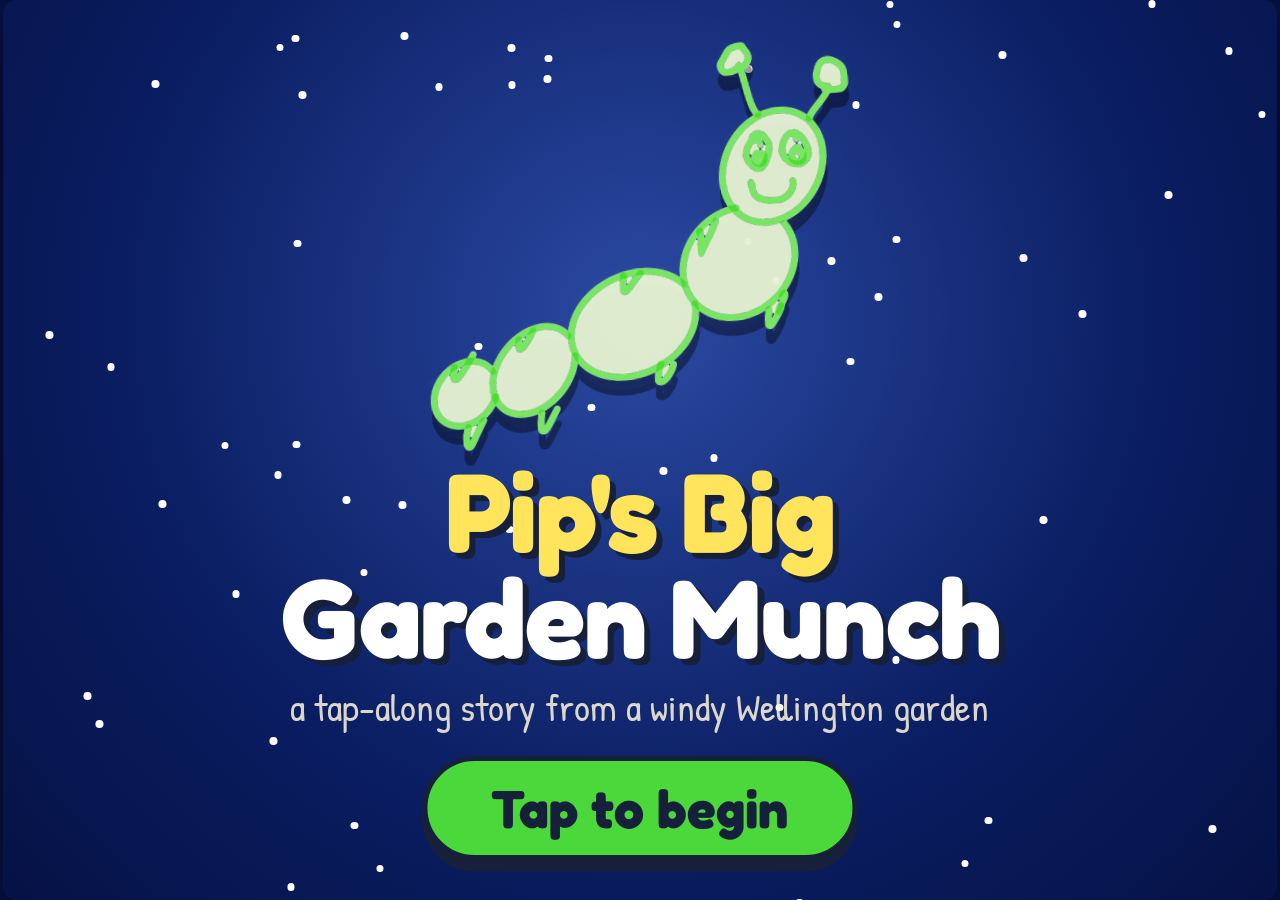
==== pip-storybook.html @ cc26ebd7 "Initial commit: Pip's Big Garden Munch storybook" ====
<!DOCTYPE html>
<html lang="en-NZ">
<head>
  <meta charset="UTF-8" />
  <meta name="viewport" content="width=device-width, initial-scale=1, viewport-fit=cover, user-scalable=no" />
  <meta name="theme-color" content="#0a1d61" />
  <meta name="mobile-web-app-capable" content="yes" />
  <meta name="apple-mobile-web-app-capable" content="yes" />
  <title>Pip's Big Garden Munch</title>
      <link href="https://fonts.googleapis.com/css2?family=Fredoka:wght@500;700&family=Patrick+Hand&display=swap" rel="stylesheet" />
  <style>
/* ==========================================================================
   Pip's Big Garden Munch — styles (v2)
   Fixed A4-landscape stage. Inside it, #world holds your drawing and every
   object; the "camera" zooms #world so each page has its own composition.
   Sizes use cqw/cqh (percent of the stage) so it scales to any screen.
   ========================================================================== */
@property --s { syntax: "<number>"; inherits: false; initial-value: 1; }

:root {
  --ink: #17203a;
  --navy: #0a1d61;
  --paper: #fff7dc;
  --leaf: #70a138;
  --sun: #ffb230;
  --marker: #ffe45c;
  --play: #4bd83a;
  --font-display: "Fredoka", "Nunito", "Varela Round", "Trebuchet MS", sans-serif;
  --font-hand: "Patrick Hand", "Comic Neue", "Segoe Print", cursive;
}

* { box-sizing: border-box; -webkit-tap-highlight-color: transparent; }
html, body {
  margin: 0; height: 100%; overflow: hidden;
  background: #071246;
  font-family: var(--font-display); color: var(--ink);
  touch-action: manipulation; user-select: none; -webkit-user-select: none;
}
body::before {
  content: ""; position: fixed; inset: 0; pointer-events: none;
  background: radial-gradient(ellipse at 50% 45%, rgba(80,110,220,.25), transparent 65%);
}

/* ---------- Stage ------------------------------------------------------- */
.stage {
  position: absolute; left: 50%; top: 50%; transform: translate(-50%, -50%);
  aspect-ratio: 3508 / 2480;
  width: min(100vw, calc(100vh * 1.4145));
  overflow: hidden; border-radius: 1.5vmin;
  box-shadow: 0 2vmin 9vmin rgba(0,0,0,.6);
  container-type: size; isolation: isolate;
  background: #0a1d61;
}

/* ---------- World + camera --------------------------------------------- */
.world {
  position: absolute; inset: 0; z-index: 0;
  transform-origin: var(--cx, 50%) var(--cy, 50%);
  transform: scale(var(--zoom, 1));
  transition: transform 1.3s cubic-bezier(.5,0,.2,1), transform-origin 1.3s cubic-bezier(.5,0,.2,1);
}
.bg {
  position: absolute; inset: 0;
  background-size: cover; background-position: center;
}
.bg.night { background-image: url("[data-uri]"); }
.bg.day   { background-image: url("[data-uri]"); }
.bg::after {
  content: ""; position: absolute; inset: 0;
  background-image: var(--next-bg); background-size: cover; background-position: center;
  opacity: 0; transition: opacity 1.4s ease;
}
.bg.fading::after { opacity: 1; }

/* Atmosphere: stars at night, clouds + sun glow by day, fireflies */
.decor { position: absolute; inset: 0; pointer-events: none; }
.decor > * { position: absolute; }
.star { width: .5%; aspect-ratio: 1; border-radius: 50%; background: #fff; opacity: .8; animation: twinkle 2.6s ease-in-out infinite; }
.star.big { width: .9%; box-shadow: 0 0 1cqw #fff; }
.moonglow { left: 50.4%; top: 15.7%; width: 34%; aspect-ratio: 1; transform: translate(-50%,-50%);
  background: radial-gradient(circle, rgba(255,226,120,.45), rgba(255,226,120,.12) 45%, transparent 68%); animation: pulse-soft 4s ease-in-out infinite; }
.sunglow { left: 50.4%; top: 15.7%; width: 46%; aspect-ratio: 1; transform: translate(-50%,-50%);
  background: radial-gradient(circle, rgba(255,236,140,.55), rgba(255,220,100,.18) 40%, transparent 66%); }
.rays { left: 50.4%; top: 15.7%; width: 70%; aspect-ratio: 1; transform: translate(-50%,-50%);
  background: repeating-conic-gradient(from 0deg, rgba(255,240,160,.16) 0deg 9deg, transparent 9deg 24deg);
  -webkit-mask: radial-gradient(circle, #000 0, #000 30%, transparent 62%); mask: radial-gradient(circle, #000 0, #000 30%, transparent 62%);
  animation: spin 70s linear infinite; }
.cloud { width: 14%; opacity: .95; animation: drift var(--d, 60s) linear infinite; }
.cloud svg { width: 100%; height: auto; display: block; }
.firefly { width: .7%; aspect-ratio: 1; border-radius: 50%; background: #e4ff8c; box-shadow: 0 0 1.2cqw #d8ff5c; animation: fly-about var(--d, 9s) ease-in-out infinite alternate, twinkle 1.8s ease-in-out infinite; }

.vignette { position: absolute; inset: 0; z-index: 2; pointer-events: none;
  background: radial-gradient(ellipse at 50% 45%, transparent 55%, rgba(5,15,60,.35) 100%); }

/* ---------- Page objects ------------------------------------------------ */
.page { position: absolute; inset: 0; }
.page.leaving { animation: leave .45s ease-in forwards; }
@keyframes leave { to { opacity: 0; transform: translateX(-4%) scale(.96); } }

.obj {
  position: absolute; --s: 1;
  transform: translate(-50%, -50%) scale(var(--s));
  transform-origin: 50% 50%;
  transition: --s .5s cubic-bezier(.2,.9,.3,1.3);
  opacity: 0; animation: enter .6s cubic-bezier(.2,.9,.3,1.3) forwards;
  filter: drop-shadow(0 .6cqw .4cqw rgba(0,0,0,.28));
}
.obj:nth-child(1) { animation-delay: .15s } .obj:nth-child(2) { animation-delay: .3s }
.obj:nth-child(3) { animation-delay: .45s } .obj:nth-child(4) { animation-delay: .6s }
.obj:nth-child(5) { animation-delay: .75s }
.obj img, .obj svg { width: 100%; height: auto; display: block; }
.obj svg { overflow: visible; }
.obj.tap { cursor: pointer; }
.obj.tap::before { content: ""; position: absolute; inset: -16%; }
.obj.tap.hint > * { animation: hint 1s ease-in-out 1; }
.obj.flip > * { transform: scaleX(-1); }

/* ---------- Reaction bubble -------------------------------------------- */
.bubble {
  position: absolute; z-index: 5; pointer-events: none;
  left: var(--bx, 50%); top: var(--by, 30%);
  transform: translate(-50%, -100%) scale(0);
  background: #fff; color: var(--ink);
  font-family: var(--font-hand); font-size: 5.2cqw; line-height: 1;
  padding: 1.6cqh 2.6cqw; border: .45cqw solid var(--ink); border-radius: 3cqw;
  white-space: nowrap;
  box-shadow: .5cqw .7cqw 0 rgba(0,0,0,.25);
  opacity: 0;
}
.bubble::after {
  content: ""; position: absolute; left: 30%; bottom: -1.9cqw;
  width: 2.6cqw; height: 2.6cqw; background: #fff;
  border-right: .45cqw solid var(--ink); border-bottom: .45cqw solid var(--ink);
  transform: rotate(45deg);
}
.bubble.show { animation: bubble .9s cubic-bezier(.2,.9,.3,1.4) forwards, bubble-out .4s 1.9s ease-in forwards; }
@keyframes bubble { from { opacity: 0; transform: translate(-50%,-90%) scale(0) rotate(-8deg) } to { opacity: 1; transform: translate(-50%,-100%) scale(1) rotate(-3deg) } }
@keyframes bubble-out { to { opacity: 0; transform: translate(-50%,-115%) scale(.8) } }

/* ---------- Caption ----------------------------------------------------- */
.caption {
  position: absolute; z-index: 3;
  left: 3cqw; right: 19cqw; bottom: 2.6cqh;
  padding: 1.9cqh 3cqw 2.1cqh 3.4cqw;
  background: var(--paper); color: var(--ink);
  font-family: var(--font-display); font-weight: 500;
  font-size: 3.35cqw; line-height: 1.3; letter-spacing: .005em;
  border: .4cqw solid var(--ink); border-radius: 2.4cqw;
  box-shadow: .7cqw .9cqw 0 rgba(0,0,0,.32);
  opacity: 0; animation: caption-in .55s .3s cubic-bezier(.2,.9,.3,1.2) forwards;
}
.caption .w { border-radius: .35em; padding: 0 .06em; transition: background .12s, color .12s; }
.caption .w.on { background: var(--marker); }
.caption .w.done { color: #7a6a3f; }
@keyframes caption-in { from { opacity: 0; transform: translateY(3cqh) } to { opacity: 1; transform: none } }

.pagenum {
  position: absolute; z-index: 4; left: 1.2cqw; bottom: 1.4cqh;
  width: 6.4cqw; height: 6.4cqw; border-radius: 50%;
  background: var(--play); border: .4cqw solid var(--ink);
  display: grid; place-items: center;
  font-family: var(--font-hand); font-size: 3.2cqw; color: var(--ink);
  box-shadow: .3cqw .4cqw 0 rgba(0,0,0,.3);
}

/* ---------- Controls ---------------------------------------------------- */
.ctl {
  position: absolute; z-index: 4; border: 0; background: none; padding: 0; cursor: pointer;
  width: 7.2cqw; height: 7.2cqw; display: grid; place-items: center;
  transition: transform .15s, opacity .3s;
}
.ctl:active { transform: scale(.9); }
.ctl svg { width: 62%; height: 62%; fill: none; stroke: var(--paper); stroke-width: 9; stroke-linecap: round; stroke-linejoin: round;
  filter: drop-shadow(0 .3cqw 0 rgba(0,0,0,.5)); }
.ctl-replay { left: 1cqw; top: 1.4cqh; }
.ctl-replay svg path:first-child { fill: var(--paper); }
.ctl-replay svg .wave { stroke-width: 8; }
.ctl-back { left: 8cqw; top: 1.4cqh; }
.ctl-back svg path { fill: var(--paper); }
.ctl-back.hidden { opacity: 0; pointer-events: none; }
.ctl-full { right: 1cqw; top: 1.4cqh; opacity: .5; }

.ctl-next { right: 2cqw; bottom: 2.6cqh; width: 14cqw; height: 14cqw; }
.ctl-next .ring {
  position: absolute; inset: 6%; border-radius: 50%;
  background: var(--paper); border: .45cqw solid var(--ink);
  box-shadow: .5cqw .7cqw 0 rgba(0,0,0,.3);
}
.ctl-next img { position: relative; width: 56%; margin-left: 10%; animation: bob 1.5s ease-in-out infinite; filter: drop-shadow(0 .3cqw 0 rgba(0,0,0,.3)); }
.ctl-next.locked { opacity: .22; pointer-events: none; }
.ctl-next.locked img { animation: none; }

.dots { position: absolute; z-index: 4; top: 2.2cqh; left: 50%; transform: translateX(-50%); display: flex; gap: .5cqw; }
.dots i { width: 1.7cqw; height: 1.7cqw; border-radius: 50%; background: rgba(255,247,220,.35); border: .22cqw solid rgba(23,32,58,.5); transition: transform .3s, background .3s; }
.dots i.seen { background: var(--play); }
.dots i.on { background: var(--marker); transform: scale(1.35); }

/* ---------- Splash ------------------------------------------------------ */
.splash {
  position: absolute; inset: 0; z-index: 20; display: grid; place-items: center;
  background: radial-gradient(circle at 50% 35%, #2b4aa3, #0a1d61 60%, #061245);
  transition: opacity .7s, visibility .7s;
}
.splash.gone { opacity: 0; visibility: hidden; }
.splash-stars { position: absolute; inset: 0; }
.splash-stars i { position: absolute; width: .6%; aspect-ratio: 1; border-radius: 50%; background: #fff; animation: twinkle 2.4s ease-in-out infinite; }
.splash-card { position: relative; text-align: center; color: var(--paper); }
.splash-cat { width: 36cqw; transform: rotate(-4deg); animation: float 3s ease-in-out infinite; filter: drop-shadow(0 1.2cqw 0 rgba(0,0,0,.4)); }
.splash h1 { font-weight: 700; font-size: 8.8cqw; line-height: .95; margin: .6cqh 0 1cqh; letter-spacing: -.01em; }
.splash h1 span { display: block; color: var(--marker); text-shadow: .5cqw .5cqw 0 var(--ink); }
.splash h1 span + span { color: #fff; }
.splash-sub { font-family: var(--font-hand); font-size: 3.1cqw; margin: 0 0 2.6cqh; opacity: .85; }
.start {
  font-family: var(--font-display); font-weight: 700; font-size: 4.2cqw;
  padding: 1.6cqh 5cqw; border: .45cqw solid var(--ink); border-radius: 999px;
  background: var(--play); color: var(--ink); box-shadow: 0 .9cqw 0 var(--ink);
  cursor: pointer; animation: pulse 1.4s ease-in-out infinite;
}
.start:active { transform: translateY(.6cqw); box-shadow: 0 .3cqw 0 var(--ink); }

/* ---------- Sparkles ---------------------------------------------------- */
.fx { position: absolute; inset: 0; z-index: 10; pointer-events: none; }
.spark { position: absolute; width: 1.7cqw; height: 1.7cqw; border-radius: 50%; background: var(--marker); border: .2cqw solid var(--ink); animation: spark .75s ease-out forwards; }
.spark:nth-child(3n) { background: #fff; } .spark:nth-child(3n+1) { background: #ff8fb1; }
@keyframes spark { 0% { transform: translate(-50%,-50%) scale(.4); opacity: 1 } 100% { transform: translate(calc(-50% + var(--dx)), calc(-50% + var(--dy))) scale(1); opacity: 0 } }

/* ---------- Object animations ----------------------------------------- */
.idle-breathe > * { animation: breathe 3.2s ease-in-out infinite; }
.idle-sway    > * { animation: sway 4s ease-in-out infinite; }
.idle-flap    > * { animation: flap 1.3s ease-in-out infinite; }
.idle-hover   > * { animation: hover 2.6s ease-in-out infinite; }
.anim-wobble > * { animation: wobble .8s ease-in-out; }
.anim-wiggle > * { animation: wiggle .7s ease-in-out; }
.anim-munch  > * { animation: munch .55s ease-in-out; }
.anim-lunge  > * { animation: lunge .6s ease-in-out; }
.anim-pop    > * { animation: pop .6s cubic-bezier(.2,.9,.3,1.4) forwards; }
.anim-glow   > * { animation: glow 1.4s ease-in-out; }
.anim-shiver > * { animation: shiver .6s linear; }
.anim-flutter > * { animation: flutter 1.6s ease-in-out; }
.anim-gone   > * { animation: gone .5s ease-in forwards; }
.anim-hatch  > * { animation: hatch .9s cubic-bezier(.2,.9,.3,1.5) forwards; }
.anim-fly    { animation: fly 4.5s ease-in-out forwards !important; }
.flip.anim-lunge > * { animation: lunge-flip .6s ease-in-out; }

@keyframes enter   { from { opacity: 0; transform: translate(-50%,-38%) scale(calc(var(--s) * .8)) } to { opacity: 1; transform: translate(-50%,-50%) scale(var(--s)) } }
@keyframes hint    { 0%,100% { transform: none } 30% { transform: translateY(-5%) rotate(-4deg) } 60% { transform: translateY(0) rotate(4deg) } }
@keyframes bob     { 0%,100% { transform: translateX(0) } 50% { transform: translateX(8%) } }
@keyframes float   { 0%,100% { transform: rotate(-4deg) translateY(0) } 50% { transform: rotate(-4deg) translateY(-2cqh) } }
@keyframes pulse   { 0%,100% { transform: scale(1) } 50% { transform: scale(1.05) } }
@keyframes pulse-soft { 0%,100% { opacity: .8 } 50% { opacity: 1 } }
@keyframes twinkle { 0%,100% { opacity: .35; transform: scale(.8) } 50% { opacity: 1; transform: scale(1.2) } }
@keyframes spin    { to { transform: translate(-50%,-50%) rotate(360deg) } }
@keyframes drift   { from { transform: translateX(-30%) } to { transform: translateX(760%) } }
@keyframes fly-about { 0% { transform: translate(0,0) } 33% { transform: translate(6cqw,-4cqh) } 66% { transform: translate(-3cqw,-8cqh) } 100% { transform: translate(5cqw,-2cqh) } }
@keyframes wobble  { 0%,100% { transform: rotate(0) } 20% { transform: rotate(-10deg) } 40% { transform: rotate(9deg) } 60% { transform: rotate(-6deg) } 80% { transform: rotate(4deg) } }
@keyframes wiggle  { 0%,100% { transform: none } 25% { transform: translateX(-3%) rotate(-3deg) } 75% { transform: translateX(3%) rotate(3deg) } }
@keyframes munch   { 0%,100% { transform: scale(1) } 30% { transform: scale(.86,1.1) } 60% { transform: scale(1.08,.92) } }
@keyframes lunge   { 0%,100% { transform: none } 40% { transform: translate(9%,-6%) rotate(6deg) } 60% { transform: translate(7%,-4%) rotate(4deg) } }
@keyframes lunge-flip { 0%,100% { transform: scaleX(-1) } 40% { transform: scaleX(-1) translate(9%,-6%) rotate(6deg) } 60% { transform: scaleX(-1) translate(7%,-4%) rotate(4deg) } }
@keyframes pop     { 0% { transform: scale(1) } 40% { transform: scale(1.25) } 100% { transform: scale(1.1) } }
@keyframes glow    { 0%,100% { filter: brightness(1) } 50% { filter: brightness(1.4) drop-shadow(0 0 3cqw rgba(255,226,92,.95)) } }
@keyframes shiver  { 0%,100% { transform: translateX(0) } 20%,60% { transform: translateX(-2.5%) } 40%,80% { transform: translateX(2.5%) } }
@keyframes flutter { 0%,100% { transform: translateY(0) rotate(0) } 25% { transform: translateY(-6%) rotate(-6deg) } 50% { transform: translateY(-2%) rotate(5deg) } 75% { transform: translateY(-7%) rotate(-3deg) } }
@keyframes gone    { to { transform: scale(.2) rotate(40deg); opacity: 0 } }
@keyframes hatch   { 0% { transform: scale(0) translateY(30%) } 60% { transform: scale(1.15) translateY(-8%) } 100% { transform: scale(1) translateY(0) } }
@keyframes fly     { 0% { left: 44%; top: 56%; opacity: 1 } 30% { left: 62%; top: 40%; opacity: 1 } 60% { left: 38%; top: 28%; opacity: 1 } 100% { left: 70%; top: 12%; opacity: 1 } }
@keyframes breathe { 0%,100% { transform: scale(1) } 50% { transform: scale(1.03,.97) } }
@keyframes sway    { 0%,100% { transform: rotate(-2deg) } 50% { transform: rotate(2deg) } }
@keyframes flap    { 0%,100% { transform: scaleX(1) } 50% { transform: scaleX(.75) } }
@keyframes hover   { 0%,100% { transform: translateY(0) } 50% { transform: translateY(-5%) } }

.bite { opacity: 0; transition: opacity .15s; }
.bitten .bite { opacity: 1; }

@media (prefers-reduced-motion: reduce) {
  .obj, .caption, .ctl-next img, .splash-cat, .start, .decor > * { animation: none !important; opacity: 1; }
}

</style>
</head>
<body>
  <main id="stage" class="stage" aria-label="Pip's Big Garden Munch storybook">

    <!-- The world: your drawing + everything that lives inside it. The "camera" zooms this. -->
    <div id="world" class="world">
      <div id="bg" class="bg"></div>
      <div id="decor" class="decor"></div>
      <section id="page" class="page"></section>
    </div>

    <div class="vignette"></div>

    <!-- Reaction bubble ("Too sour!") -->
    <div id="bubble" class="bubble"></div>

    <!-- Caption -->
    <div id="caption" class="caption" aria-live="polite"></div>
    <div id="pagenum" class="pagenum"></div>

    <!-- Controls -->
    <button id="btn-replay" class="ctl ctl-replay" aria-label="Read it again" title="Read again">
      <svg viewBox="0 0 100 100"><path d="M20 38 h18 l22 -18 v60 l-22 -18 h-18 z"/><path class="wave" d="M70 35 q14 15 0 30"/><path class="wave" d="M78 25 q24 25 0 50"/></svg>
    </button>
    <button id="btn-back" class="ctl ctl-back" aria-label="Previous page" title="Back">
      <svg viewBox="0 0 100 100"><path d="M68 18 L30 50 L68 82 Z"/></svg>
    </button>
    <button id="btn-full" class="ctl ctl-full" aria-label="Full screen" title="Full screen">
      <svg viewBox="0 0 100 100"><path d="M15 40 V15 H40 M60 15 H85 V40 M85 60 V85 H60 M40 85 H15 V60"/></svg>
    </button>
    <button id="btn-next" class="ctl ctl-next" aria-label="Next page" title="Next">
      <span class="ring"></span>
      <img src="[data-uri]" alt="" draggable="false" />
    </button>
    <div id="dots" class="dots" aria-hidden="true"></div>

    <!-- Splash. The one tap that unlocks sound on phones and tablets. -->
    <div id="splash" class="splash">
      <div class="splash-stars"></div>
      <div class="splash-card">
        <img class="splash-cat" src="[data-uri]" alt="" draggable="false" />
        <h1><span>Pip's Big</span><span>Garden Munch</span></h1>
        <p class="splash-sub">a tap-along story from a windy Wellington garden</p>
        <button id="btn-start" class="start">Tap to begin</button>
      </div>
    </div>

    <div id="fx" class="fx" aria-hidden="true"></div>
  </main>

        
<script>
/* ==========================================================================
   Sound for Pip's Big Garden Munch
   - narrate(): plays assets/audio/<file>.mp3 when STORY.recordings is true,
     otherwise (or if the file is missing) uses the browser's built-in voice.
   - say():     short spoken line for a tapped object.
   - sfx():     synthesized sound effects (WebAudio) — no files needed.
   Everything is wrapped so that a missing feature never breaks the book.
   ========================================================================== */
const Sound = (() => {
  let ctx = null, current = null, voice = null;
  const cache = new Map();
  const hasTTS = 'speechSynthesis' in window && 'SpeechSynthesisUtterance' in window;

  function pickVoice() {
    if (!hasTTS) return null;
    const voices = speechSynthesis.getVoices() || [];
    const order = ['en-NZ', 'en-AU', 'en-GB', 'en-IE', 'en'];
    for (const lang of order) {
      const v = voices.find((v) => (v.lang || '').replace('_', '-').startsWith(lang) && !/male/i.test(v.name))
             || voices.find((v) => (v.lang || '').replace('_', '-').startsWith(lang));
      if (v) return v;
    }
    return voices[0] || null;
  }
  if (hasTTS) speechSynthesis.onvoiceschanged = () => { voice = pickVoice(); };

  // Call inside a user gesture (the "Tap to begin" button). Never throws.
  async function unlock() {
    try {
      const AC = window.AudioContext || window.webkitAudioContext;
      if (AC && !ctx) ctx = new AC();
      if (ctx && ctx.state === 'suspended') await ctx.resume();
    } catch (e) { ctx = null; }
    try {
      voice = pickVoice();
      if (hasTTS) speechSynthesis.speak(new SpeechSynthesisUtterance(' '));
    } catch (e) {}
  }

  function stop() {
    try { if (current && current.pause) { current.pause(); current.currentTime = 0; } } catch (e) {}
    try { if (hasTTS) speechSynthesis.cancel(); } catch (e) {}
    current = null;
  }

  async function fileExists(url) {
    if (!(window.STORY && STORY.recordings)) return false;      // skip probing until you add MP3s
    if (cache.has(url)) return cache.get(url);
    try {
      const r = await fetch(url, { method: 'HEAD' });
      const ok = r.ok && /audio|octet/.test(r.headers.get('content-type') || '');
      cache.set(url, ok); return ok;
    } catch { cache.set(url, false); return false; }
  }

  async function narrate(text, file, onWord, onEnd) {
    stop();
    const words = text.split(/\s+/).length;

    if (file && await fileExists(`assets/audio/${file}.mp3`)) {
      const a = new window.Audio(`assets/audio/${file}.mp3`);
      current = a;
      a.addEventListener('loadedmetadata', () => {
        const per = (a.duration * 1000) / words;
        for (let i = 0; i < words; i++) setTimeout(() => { if (current === a) onWord && onWord(i); }, per * i);
      });
      a.addEventListener('ended', () => { if (current === a) { current = null; onEnd && onEnd(); } });
      a.play().catch(() => {});
      return;
    }

    if (!hasTTS) { fakeHighlight(words, onWord, onEnd); return; }
    try {
      const u = new SpeechSynthesisUtterance(text);
      if (voice) u.voice = voice;
      u.rate = 0.88; u.pitch = 1.08; u.lang = (voice && voice.lang) || 'en-NZ';
      let idx = 0;
      u.onboundary = (e) => { if (e.name === 'word') { onWord && onWord(idx); idx++; } };
      u.onend = () => { if (current === u) { current = null; onEnd && onEnd(); } };
      u.onerror = () => { if (current === u) { current = null; fakeHighlight(words, onWord, onEnd); } };
      current = u;
      speechSynthesis.speak(u);
      // Browsers without boundary events (Safari): timer-based highlighting
      setTimeout(() => { if (idx === 0 && current === u) fakeHighlight(words, onWord, null); }, 700);
    } catch (e) { fakeHighlight(words, onWord, onEnd); }
  }

  function fakeHighlight(words, onWord, onEnd) {
    const per = 340;
    for (let i = 0; i < words; i++) setTimeout(() => onWord && onWord(i), per * i);
    setTimeout(() => onEnd && onEnd(), per * words + 200);
  }

  async function say(text, file) {
    stop();
    if (file && await fileExists(`assets/audio/${file}.mp3`)) {
      const a = new window.Audio(`assets/audio/${file}.mp3`); current = a; a.play().catch(() => {}); return;
    }
    if (!hasTTS) return;
    try {
      const u = new SpeechSynthesisUtterance(text);
      if (voice) u.voice = voice;
      u.rate = 0.9; u.pitch = 1.25; current = u;
      speechSynthesis.speak(u);
    } catch (e) {}
  }

  /* ---- Synthesized sound effects ------------------------------------ */
  function tone(freq, dur, type = 'sine', gain = .25, slideTo = null, when = 0) {
    if (!ctx) return;
    try {
      const t = ctx.currentTime + when;
      const o = ctx.createOscillator(); const g = ctx.createGain();
      o.type = type; o.frequency.setValueAtTime(freq, t);
      if (slideTo) o.frequency.exponentialRampToValueAtTime(slideTo, t + dur);
      g.gain.setValueAtTime(0.0001, t);
      g.gain.exponentialRampToValueAtTime(gain, t + 0.015);
      g.gain.exponentialRampToValueAtTime(0.0001, t + dur);
      o.connect(g).connect(ctx.destination); o.start(t); o.stop(t + dur + .05);
    } catch (e) {}
  }
  function noise(dur, gain = .2, when = 0, filterHz = 1200) {
    if (!ctx) return;
    try {
      const t = ctx.currentTime + when;
      const buf = ctx.createBuffer(1, Math.floor(ctx.sampleRate * dur), ctx.sampleRate);
      const d = buf.getChannelData(0); for (let i = 0; i < d.length; i++) d[i] = Math.random() * 2 - 1;
      const s = ctx.createBufferSource(); s.buffer = buf;
      const f = ctx.createBiquadFilter(); f.type = 'lowpass'; f.frequency.value = filterHz;
      const g = ctx.createGain(); g.gain.setValueAtTime(gain, t); g.gain.exponentialRampToValueAtTime(0.0001, t + dur);
      s.connect(f).connect(g).connect(ctx.destination); s.start(t);
    } catch (e) {}
  }
  const SFX = {
    tap:     () => tone(660, .08, 'triangle', .18, 880),
    pop:     () => { tone(300, .18, 'sine', .35, 900); noise(.08, .15, 0, 3000); },
    wobble:  () => { tone(220, .12, 'sine', .2, 180); tone(220, .12, 'sine', .2, 180, .14); tone(220, .12, 'sine', .2, 180, .28); },
    munch:   () => { noise(.12, .3, 0, 900); noise(.1, .22, .13, 700); },
    lick:    () => tone(400, .25, 'sine', .15, 700),
    yuck:    () => tone(320, .35, 'sawtooth', .12, 160),
    yum:     () => { tone(523, .12, 'triangle', .2); tone(659, .12, 'triangle', .2, null, .12); tone(784, .2, 'triangle', .22, null, .24); },
    ding:    () => tone(1046, .5, 'sine', .2),
    shimmer: () => { for (let i = 0; i < 6; i++) tone(1200 + i * 220, .18, 'sine', .08, null, i * .07); },
    whoosh:  () => noise(.5, .2, 0, 600),
    rumble:  () => { tone(70, .5, 'sawtooth', .18, 55); tone(70, .5, 'sawtooth', .18, 55, .5); },
    hum:     () => tone(196, .8, 'sine', .12),
    flutter: () => { for (let i = 0; i < 5; i++) noise(.06, .12, i * .12, 1500); },
    count:   () => tone(880, .12, 'triangle', .2),
    sneeze:  () => { tone(500, .08, 'square', .1, 700); noise(.25, .3, .1, 2500); },
  };
  function sfx(name) { try { (SFX[name] || SFX.tap)(); } catch (e) {} }

  return { unlock, narrate, say, sfx, stop };
})();

/* ==========================================================================
   STORY DATA — the file you edit to change the book.

   Page fields
     bg      'night' | 'day'                 which version of your scene
     cam     { zoom, x, y }                  camera: zoom factor and the point (%) it zooms into
     text    caption + narration
     after   caption spoken once the page's task is done (optional)
     audio / afterAudio   MP3 names in assets/audio/ (used when recordings = true)
     items   objects on the page (see below)
     task    how many "required" taps unlock the arrow (0 = none)
     last    true on the final page (arrow restarts the book)

   Item fields
     id, kind:'img'|'svg', src (img) | shape (svg)
     x, y, w   centre position and width, as % of the DRAWING (not the screen)
     idle      'breathe' | 'sway' | 'flap' | 'hover'
     flip      true to mirror the image
     tap       { anim, sfx, say, react, lunge, bite, grow, count, required, then, onComplete, fly }
        react  big speech bubble text shown above the object named in `lunge` (or the item itself)
        lunge  id of another object that lunges toward this one (Pip taking a bite)
   ========================================================================== */

const SHAPES = {
  moon: `<svg viewBox="0 0 200 200"><circle cx="100" cy="100" r="92" fill="#f9d448" stroke="#111" stroke-width="7"/></svg>`,

  cloud: `<svg viewBox="0 0 240 120"><path d="M40 100 C 10 100 10 60 40 58 C 42 30 80 20 96 44 C 110 18 160 22 166 54 C 200 48 222 80 200 100 Z" fill="#fff" stroke="#111" stroke-width="6" stroke-linejoin="round"/></svg>`,

  feijoa: `
    <svg viewBox="0 0 200 200">
      <defs><mask id="m__ID__"><rect width="200" height="200" fill="#fff"/><circle class="bite" cx="152" cy="78" r="30" fill="#000"/></mask></defs>
      <g mask="url(#m__ID__)">
        <ellipse cx="100" cy="112" rx="62" ry="80" fill="#7fb047" stroke="#111" stroke-width="7"/>
        <circle cx="72" cy="90" r="9" fill="#9dc75f"/><circle cx="118" cy="128" r="11" fill="#9dc75f"/><circle cx="84" cy="150" r="7" fill="#9dc75f"/>
        <path d="M84 36 l8 -18 l8 16 l8 -18 l8 18" fill="#5e8a2d" stroke="#111" stroke-width="6" stroke-linejoin="round"/>
      </g>
      <path class="bite" d="M136 52 a30 30 0 0 0 -3 52" fill="none" stroke="#111" stroke-width="7" stroke-linecap="round"/>
    </svg>`,

  tamarillo: `
    <svg viewBox="0 0 200 200">
      <defs><mask id="m__ID__"><rect width="200" height="200" fill="#fff"/><circle class="bite" cx="150" cy="90" r="30" fill="#000"/></mask></defs>
      <g mask="url(#m__ID__)">
        <path d="M100 30 C 150 30 162 90 160 125 C 158 165 130 190 100 190 C 70 190 42 165 40 125 C 38 90 50 30 100 30 Z" fill="#d9302b" stroke="#111" stroke-width="7"/>
        <ellipse cx="74" cy="82" rx="12" ry="22" fill="#f47a72" transform="rotate(-15 74 82)"/>
        <path d="M100 30 q4 -22 26 -24" fill="none" stroke="#111" stroke-width="7" stroke-linecap="round"/>
      </g>
      <path class="bite" d="M134 64 a30 30 0 0 0 -3 52" fill="none" stroke="#111" stroke-width="7" stroke-linecap="round"/>
    </svg>`,

  kiwifruit: `
    <svg viewBox="0 0 200 200">
      <defs><mask id="m__ID__"><rect width="200" height="200" fill="#fff"/><circle class="bite" cx="150" cy="85" r="30" fill="#000"/></mask></defs>
      <g mask="url(#m__ID__)">
        <ellipse cx="100" cy="110" rx="78" ry="60" fill="#8a6a3a" stroke="#111" stroke-width="7"/>
        <g stroke="#5c4424" stroke-width="4" stroke-linecap="round">
          <path d="M40 80 l-8 -8"/><path d="M60 60 l-6 -10"/><path d="M100 50 l0 -11"/><path d="M140 60 l6 -10"/><path d="M160 80 l8 -8"/>
          <path d="M40 140 l-8 8"/><path d="M60 160 l-6 10"/><path d="M100 170 l0 11"/><path d="M140 160 l6 10"/><path d="M160 140 l8 8"/>
        </g>
      </g>
      <g class="bite">
        <circle cx="150" cy="85" r="24" fill="#8fd14f"/><circle cx="150" cy="85" r="8" fill="#e9f5d0"/>
        <path d="M134 60 a30 30 0 0 0 -3 52" fill="none" stroke="#111" stroke-width="7" stroke-linecap="round"/>
      </g>
    </svg>`,

  hokeypokey: `
    <svg viewBox="0 0 200 200">
      <defs><mask id="m__ID__"><rect width="200" height="200" fill="#fff"/><circle class="bite" cx="148" cy="60" r="26" fill="#000"/></mask></defs>
      <path d="M62 96 L100 192 L138 96 Z" fill="#d9a45b" stroke="#111" stroke-width="7" stroke-linejoin="round"/>
      <g stroke="#a8763a" stroke-width="4"><path d="M70 116 l50 46"/><path d="M80 142 l32 30"/><path d="M130 116 l-50 46"/><path d="M120 142 l-32 30"/></g>
      <g mask="url(#m__ID__)">
        <circle cx="100" cy="72" r="52" fill="#f6dc8c" stroke="#111" stroke-width="7"/>
        <g fill="#d99a1e"><circle cx="78" cy="60" r="7"/><circle cx="108" cy="46" r="8"/><circle cx="122" cy="84" r="6"/><circle cx="88" cy="96" r="7"/><circle cx="100" cy="72" r="5"/></g>
      </g>
      <path class="bite" d="M135 38 a26 26 0 0 0 -4 44" fill="none" stroke="#111" stroke-width="7" stroke-linecap="round"/>
    </svg>`,

  leaf: `
    <svg viewBox="0 0 200 200">
      <defs><mask id="m__ID__"><rect width="200" height="200" fill="#fff"/><circle class="bite" cx="140" cy="70" r="28" fill="#000"/></mask></defs>
      <g mask="url(#m__ID__)">
        <path d="M100 10 C 160 40 175 120 100 190 C 25 120 40 40 100 10 Z" fill="#6dae3d" stroke="#111" stroke-width="7" stroke-linejoin="round"/>
        <path d="M100 20 L100 180" stroke="#3f7a20" stroke-width="6" stroke-linecap="round"/>
        <g stroke="#3f7a20" stroke-width="4" stroke-linecap="round"><path d="M100 60 l30 20"/><path d="M100 60 l-30 20"/><path d="M100 100 l34 22"/><path d="M100 100 l-34 22"/><path d="M100 140 l24 16"/><path d="M100 140 l-24 16"/></g>
      </g>
      <path class="bite" d="M124 44 a28 28 0 0 0 -2 50" fill="none" stroke="#111" stroke-width="7" stroke-linecap="round"/>
    </svg>`,

  chrysalis: `
    <svg viewBox="0 0 200 260">
      <path d="M100 0 v34" stroke="#111" stroke-width="8" stroke-linecap="round"/>
      <path d="M100 34 C 146 34 156 110 150 170 C 144 225 122 250 100 250 C 78 250 56 225 50 170 C 44 110 54 34 100 34 Z" fill="#9fd6a3" stroke="#111" stroke-width="7"/>
      <path d="M60 78 C 80 92 120 92 140 78" fill="none" stroke="#111" stroke-width="7" stroke-linecap="round"/>
      <g fill="#e2b400" stroke="#111" stroke-width="3"><circle cx="66" cy="85" r="6"/><circle cx="84" cy="93" r="6"/><circle cx="100" cy="96" r="6"/><circle cx="116" cy="93" r="6"/><circle cx="134" cy="85" r="6"/></g>
      <ellipse cx="74" cy="150" rx="10" ry="30" fill="#c7ecc8" transform="rotate(8 74 150)"/>
    </svg>`,

  butterfly: `
    <svg viewBox="0 0 260 200">
      <g id="wl__ID__">
        <path d="M128 100 C 90 20 20 20 16 70 C 12 110 70 116 120 106 Z" fill="#111"/>
        <path d="M126 100 C 94 34 34 32 30 70 C 27 102 74 110 118 103 Z" fill="#f28c1e"/>
        <path d="M128 106 C 80 110 22 122 22 152 C 22 178 78 182 124 112 Z" fill="#111"/>
        <path d="M126 108 C 84 114 34 126 34 150 C 34 168 80 172 122 114 Z" fill="#f4a03a"/>
        <g stroke="#111" stroke-width="4" fill="none"><path d="M124 100 L 40 66"/><path d="M124 100 L 62 92"/><path d="M124 100 L 84 52"/><path d="M124 108 L 52 150"/><path d="M124 108 L 88 160"/></g>
        <g fill="#fff"><circle cx="24" cy="70" r="3"/><circle cx="34" cy="46" r="3"/><circle cx="56" cy="30" r="3"/><circle cx="24" cy="120" r="3"/><circle cx="30" cy="160" r="3"/><circle cx="66" cy="176" r="3"/></g>
      </g>
      <use href="#wl__ID__" transform="translate(260 0) scale(-1 1)"/>
      <ellipse cx="130" cy="106" rx="9" ry="40" fill="#111"/>
      <circle cx="130" cy="64" r="9" fill="#111"/>
      <path d="M126 58 q-14 -18 -20 -26 M134 58 q14 -18 20 -26" fill="none" stroke="#111" stroke-width="4" stroke-linecap="round"/>
    </svg>`,
};

const PIP = '[data-uri]';

// Pip on the leaf, ready to eat. Reused on the food pages.
const pipEating = (say) => ({ id: 'pip', kind: 'img', src: PIP, x: 40, y: 64, w: 27, idle: 'breathe',
  tap: { anim: 'wiggle', sfx: 'tap', say } });

const STORY = {
  title: "Pip's Big Garden Munch",
  recordings: false,   // set to true once you've put MP3s in assets/audio/

  pages: [
    // 1 — Night. Your scene, wide.
    {
      bg: 'night', cam: { zoom: 1.15, x: 42, y: 45 }, audio: 'page-01',
      text: "Down in a windy Wellington garden, a tiny egg sat on a leaf. The moon kept watch all night long.",
      items: [
        { id: 'moon', kind: 'svg', shape: 'moon', x: 50.4, y: 15.7, w: 19.9,
          tap: { anim: 'glow', sfx: 'hum', say: 'Goodnight, moon.', react: 'Goodnight!' } },
        { id: 'egg', kind: 'img', src: '[data-uri]', x: 35.6, y: 59.7, w: 11.7, idle: 'breathe',
          tap: { anim: 'wobble', sfx: 'wobble', say: "Shh... something's inside.", react: 'Shh...' } },
      ],
      task: 0,
    },

    // 2 — Morning. Camera pushes in on the egg. Tap three times to hatch.
    {
      bg: 'day', cam: { zoom: 1.7, x: 40, y: 58 }, audio: 'page-02',
      text: "Morning came. The egg wobbled and wiggled. Tap the egg and see who's inside!",
      after: "POP! Out came Pip, the smallest caterpillar in the whole garden.",
      afterAudio: 'page-02b',
      items: [
        { id: 'egg', kind: 'img', src: '[data-uri]', x: 35.6, y: 59.7, w: 11.7,
          tap: { anim: 'wobble', sfx: 'wobble', count: 3, required: true, onComplete: 'hatch', react: ['Wobble!', 'Wiggle!', 'POP!'] } },
      ],
      task: 1,
    },

    // 3 — Hungry.
    {
      bg: 'day', cam: { zoom: 1.5, x: 42, y: 60 }, audio: 'page-03',
      text: "Pip had a tiny tummy and a very BIG rumble. \"I'm hungry!\" said Pip. \"What is good to eat?\"",
      items: [
        { id: 'pip', kind: 'img', src: PIP, x: 40, y: 64, w: 27, idle: 'breathe',
          tap: { anim: 'wiggle', sfx: 'rumble', say: "I'm so hungry!", react: 'Rumble!' } },
      ],
      task: 0,
    },

    // 4–7 — Tasting. Tap the food: Pip lunges, a bite appears, a bubble pops up.
    {
      bg: 'day', cam: { zoom: 1.5, x: 48, y: 56 }, audio: 'page-04',
      text: "Pip found a feijoa, green and bumpy. Sniff... nibble... \"Ooh! Too sour!\"",
      items: [
        pipEating('Feijoa, please!'),
        { id: 'food', kind: 'svg', shape: 'feijoa', x: 60, y: 46, w: 13, idle: 'sway',
          tap: { anim: 'munch', sfx: 'munch', bite: true, required: true, lunge: 'pip', say: 'Feijoa! Too sour!', react: 'Too sour!', then: 'yuck' } },
      ],
      task: 1,
    },
    {
      bg: 'day', cam: { zoom: 1.5, x: 48, y: 56 }, audio: 'page-05',
      text: "Next, a tamarillo, red and shiny. Nibble... \"Hmm. Too tangy!\"",
      items: [
        pipEating('Tamarillo, please!'),
        { id: 'food', kind: 'svg', shape: 'tamarillo', x: 60, y: 46, w: 13, idle: 'sway',
          tap: { anim: 'munch', sfx: 'munch', bite: true, required: true, lunge: 'pip', say: 'Tamarillo! Too tangy!', react: 'Too tangy!', then: 'yuck' } },
      ],
      task: 1,
    },
    {
      bg: 'day', cam: { zoom: 1.5, x: 48, y: 56 }, audio: 'page-06',
      text: "Then a kiwifruit, brown and fuzzy. Nibble... \"Too tickly!\" Pip's nose went a-CHOO!",
      items: [
        pipEating('A-choo!'),
        { id: 'food', kind: 'svg', shape: 'kiwifruit', x: 61, y: 47, w: 14, idle: 'sway',
          tap: { anim: 'munch', sfx: 'munch', bite: true, required: true, lunge: 'pip', say: 'Kiwifruit! Too tickly! A-choo!', react: 'A-CHOO!', then: 'sneeze' } },
      ],
      task: 1,
    },
    {
      bg: 'day', cam: { zoom: 1.5, x: 48, y: 56 }, audio: 'page-07',
      text: "Under a bench, Pip found a hokey pokey ice cream. Lick... \"Brrr! Too cold!\"",
      items: [
        pipEating('Brrr!'),
        { id: 'food', kind: 'svg', shape: 'hokeypokey', x: 60, y: 44, w: 13, idle: 'sway',
          tap: { anim: 'munch', sfx: 'lick', bite: true, required: true, lunge: 'pip', say: 'Hokey pokey! Too cold!', react: 'Brrr! Too cold!', then: 'yuck' } },
      ],
      task: 1,
    },

    // 8 — Swan plant. Count the leaves.
    {
      bg: 'day', cam: { zoom: 1.45, x: 50, y: 54 }, audio: 'page-08',
      text: "Then Pip found a swan plant. Munch, munch, munch! \"Just right!\" Tap the leaves and count them.",
      after: "One, two, three! Monarch caterpillars only eat swan plant leaves.",
      afterAudio: 'page-08b',
      items: [
        { id: 'pip', kind: 'img', src: PIP, x: 38, y: 65, w: 27, idle: 'breathe', tap: { anim: 'munch', sfx: 'munch', say: 'Yum, yum, yum!', react: 'Yum!' } },
        { id: 'leaf1', kind: 'svg', shape: 'leaf', x: 56, y: 38, w: 11, idle: 'sway', tap: { anim: 'munch', sfx: 'munch', bite: true, required: true, lunge: 'pip', say: 'One!', react: '1', then: 'count' } },
        { id: 'leaf2', kind: 'svg', shape: 'leaf', x: 67, y: 48, w: 11, idle: 'sway', tap: { anim: 'munch', sfx: 'munch', bite: true, required: true, lunge: 'pip', say: 'Two!', react: '2', then: 'count' } },
        { id: 'leaf3', kind: 'svg', shape: 'leaf', x: 58, y: 58, w: 11, idle: 'sway', tap: { anim: 'munch', sfx: 'munch', bite: true, required: true, lunge: 'pip', say: 'Three! Just right!', react: '3', then: 'yum' } },
      ],
      task: 3,
    },

    // 9 — Growing.
    {
      bg: 'day', cam: { zoom: 1.4, x: 44, y: 58 }, audio: 'page-09',
      text: "Pip ate, and grew. And ate, and grew. Tap Pip to help Pip grow big and round!",
      after: "What a big, round caterpillar!",
      afterAudio: 'page-09b',
      items: [
        { id: 'pip', kind: 'img', src: PIP, x: 42, y: 62, w: 16, idle: 'breathe',
          tap: { anim: 'munch', sfx: 'munch', grow: 1.28, count: 3, required: true, say: 'Munch!', react: ['Munch!', 'Bigger!', 'Biggest!'] } },
      ],
      task: 1,
    },

    // 10 — Chrysalis, on the plant at the right of your drawing.
    {
      bg: 'day', cam: { zoom: 1.8, x: 84, y: 44 }, audio: 'page-10',
      text: "Pip hung upside down and made a jade-green chrysalis with tiny gold dots. Inside, Pip was changing...",
      items: [
        { id: 'chrys', kind: 'svg', shape: 'chrysalis', x: 87, y: 40, w: 10, idle: 'sway',
          tap: { anim: 'shiver', sfx: 'shimmer', say: 'Shh. Pip is changing.', react: 'Shh...' } },
      ],
      task: 0,
    },

    // 11 — Butterfly. Wide shot; tap to fly.
    {
      bg: 'day', cam: { zoom: 1, x: 50, y: 50 }, audio: 'page-11',
      text: "Out came... a monarch butterfly! Orange and black, with wings like stained glass. Off flew Pip, into the Wellington wind.",
      items: [
        { id: 'bfly', kind: 'svg', shape: 'butterfly', x: 44, y: 56, w: 24, idle: 'flap',
          tap: { anim: 'flutter', sfx: 'flutter', say: 'Goodbye, garden!', react: 'Goodbye!', fly: true } },
      ],
      task: 0,
      last: true,
    },
  ],
};

/* ==========================================================================
   Storybook engine v2 — reads STORY (story.js) and runs the book.
   Edit story.js to change the book; this file rarely needs changes.
   ========================================================================== */
(() => {
  const $ = (s) => document.querySelector(s);
  const stage = $('#stage'), world = $('#world'), bg = $('#bg'), decor = $('#decor'), pageEl = $('#page');
  const cap = $('#caption'), bubble = $('#bubble'), pagenum = $('#pagenum');
  const btnBack = $('#btn-back'), btnNext = $('#btn-next'), btnReplay = $('#btn-replay'), btnFull = $('#btn-full');
  const dots = $('#dots'), splash = $('#splash'), fx = $('#fx');

  let index = -1, state = null, hintTimer = null, uid = 0, cam = { zoom: 1, x: 50, y: 50 };

  /* ---------- Boot ------------------------------------------------------ */
  STORY.pages.forEach(() => dots.appendChild(document.createElement('i')));
  sprinkleStars($('.splash-stars'), 60, 'i');

  $('#btn-start').addEventListener('click', async () => {
    try { await Sound.unlock(); } catch (e) {}
    splash.classList.add('gone');
    go(0);
  });
  btnNext.addEventListener('click', () => go(STORY.pages[index].last ? 0 : index + 1));
  btnBack.addEventListener('click', () => go(index - 1));
  btnReplay.addEventListener('click', () => narrateCurrent());
  btnFull.addEventListener('click', () => {
    const el = document.documentElement;
    try {
      if (!document.fullscreenElement) (el.requestFullscreen || el.webkitRequestFullscreen).call(el);
      else (document.exitFullscreen || document.webkitExitFullscreen).call(document);
    } catch (e) {}
  });
  document.addEventListener('keydown', (e) => {
    if (index < 0) return;
    if (e.key === 'ArrowRight' && !btnNext.classList.contains('locked')) btnNext.click();
    if (e.key === 'ArrowLeft') btnBack.click();
    if (e.key === ' ') { e.preventDefault(); narrateCurrent(); }
  });

  /* ---------- Navigation -------------------------------------------------- */
  function go(n) {
    if (n < 0 || n >= STORY.pages.length) return;
    Sound.stop(); clearTimeout(hintTimer);
    bubble.classList.remove('show');
    const leaving = index >= 0;
    pageEl.classList.add('leaving');
    cap.style.opacity = 0; cap.style.animation = 'none';

    setTimeout(() => {
      index = n;
      const page = STORY.pages[n];
      state = { hits: {}, completed: 0, done: page.task === 0 };

      setBackground(page.bg);
      setCamera(page.cam || { zoom: 1, x: 50, y: 50 });
      setDecor(page.bg);

      pageEl.classList.remove('leaving');
      pageEl.innerHTML = '';
      page.items.forEach((item) => pageEl.appendChild(renderItem(item)));

      setCaption(page.text);
      narrateCurrent();

      btnBack.classList.toggle('hidden', n === 0);
      btnNext.classList.toggle('locked', !state.done);
      btnNext.title = page.last ? 'Read it again' : 'Next';
      pagenum.textContent = n + 1;
      [...dots.children].forEach((d, i) => { d.classList.toggle('on', i === n); d.classList.toggle('seen', i < n); });
      scheduleHint();
    }, leaving ? 450 : 0);
  }

  function setBackground(kind) {
    if (bg.classList.contains(kind)) return;
    if (!/night|day/.test(bg.className)) { bg.className = `bg ${kind}`; return; }
    bg.style.setProperty('--next-bg', `url("assets/img/scene-${kind}.jpg")`);
    bg.classList.add('fading');
    setTimeout(() => { bg.className = `bg ${kind}`; bg.style.removeProperty('--next-bg'); }, 1450);
  }

  // The camera zooms the whole drawing (and everything on it) toward a point.
  function setCamera(c) {
    cam = c;
    world.style.setProperty('--zoom', c.zoom);
    world.style.setProperty('--cx', c.x + '%');
    world.style.setProperty('--cy', c.y + '%');
  }
  // Drawing coordinates -> screen coordinates (for the speech bubble)
  function toScreen(x, y) {
    return { x: cam.x + (x - cam.x) * cam.zoom, y: cam.y + (y - cam.y) * cam.zoom };
  }

  /* ---------- Atmosphere ------------------------------------------------- */
  function setDecor(kind) {
    if (decor.dataset.kind === kind) return;
    decor.dataset.kind = kind; decor.innerHTML = '';
    if (kind === 'night') {
      const g = document.createElement('div'); g.className = 'moonglow'; decor.appendChild(g);
      sprinkleStars(decor, 70, 'i', 'star', 0, 30);          // only in the sky, above the hills
      for (let i = 0; i < 7; i++) {
        const f = document.createElement('i'); f.className = 'firefly';
        f.style.left = 15 + Math.random() * 70 + '%'; f.style.top = 50 + Math.random() * 30 + '%';
        f.style.setProperty('--d', 7 + Math.random() * 6 + 's'); f.style.animationDelay = -Math.random() * 8 + 's';
        decor.appendChild(f);
      }
    } else {
      const r = document.createElement('div'); r.className = 'rays'; decor.appendChild(r);
      const g = document.createElement('div'); g.className = 'sunglow'; decor.appendChild(g);
      [[4, 8, 95, .9], [22, 22, 140, .7], [66, 6, 120, 1.1]].forEach(([left, top, dur, size], i) => {
        const c = document.createElement('div'); c.className = 'cloud';
        c.style.left = left + '%'; c.style.top = top + '%'; c.style.width = 12 * size + '%';
        c.style.setProperty('--d', dur + 's'); c.style.animationDelay = -(i * 37) + 's';
        c.innerHTML = SHAPES.cloud; decor.appendChild(c);
      });
    }
  }
  function sprinkleStars(parent, n, tag, cls = '', top0 = 0, top1 = 100) {
    for (let i = 0; i < n; i++) {
      const s = document.createElement(tag); if (cls) s.className = cls + (Math.random() < .15 ? ' big' : '');
      s.style.left = Math.random() * 100 + '%'; s.style.top = top0 + Math.random() * (top1 - top0) + '%';
      s.style.animationDelay = -Math.random() * 3 + 's'; s.style.animationDuration = 1.8 + Math.random() * 2 + 's';
      parent.appendChild(s);
    }
  }

  /* ---------- Objects ------------------------------------------------------ */
  function renderItem(item) {
    const el = document.createElement('div');
    el.className = 'obj' + (item.tap ? ' tap' : '') + (item.idle ? ` idle-${item.idle}` : '') + (item.flip ? ' flip' : '');
    el.dataset.id = item.id;
    el.style.left = item.x + '%'; el.style.top = item.y + '%'; el.style.width = item.w + '%';
    if (item.kind === 'img') {
      const img = document.createElement('img'); img.src = item.src; img.alt = ''; img.draggable = false; el.appendChild(img);
    } else {
      el.innerHTML = SHAPES[item.shape].replace(/__ID__/g, `${item.id}-${uid++}`);
    }
    if (item.tap) el.addEventListener('pointerdown', (e) => onTap(item, el, e), { passive: true });
    return el;
  }

  function onTap(item, el, e) {
    const t = item.tap;
    clearTimeout(hintTimer); scheduleHint();
    sparkle(e.clientX, e.clientY);

    animate(el, t.anim);
    Sound.sfx(t.sfx || 'tap');
    if (t.bite) el.classList.add('bitten');
    if (t.grow) el.style.setProperty('--s', (parseFloat(el.style.getPropertyValue('--s') || 1) * t.grow).toFixed(3));
    if (t.fly) { el.classList.remove('idle-flap'); el.classList.add('anim-fly'); }
    if (t.say) setTimeout(() => Sound.say(t.say, t.sayFile), 120);
    if (t.then) setTimeout(() => Sound.sfx(t.then), 650);

    const hits = (state.hits[item.id] = (state.hits[item.id] || 0) + 1);

    // Pip lunges at the food, and the reaction bubble appears above Pip
    let speaker = item;
    if (t.lunge) {
      const other = pageEl.querySelector(`[data-id="${t.lunge}"]`);
      const otherItem = STORY.pages[index].items.find((i) => i.id === t.lunge);
      if (other) { animate(other, 'lunge'); speaker = otherItem || item; }
    }
    if (t.react) {
      const text = Array.isArray(t.react) ? t.react[Math.min(hits, t.react.length) - 1] : t.react;
      setTimeout(() => showBubble(text, speaker), t.lunge ? 250 : 60);
    }

    const need = t.count || 1;
    if (t.required && hits === need) {
      state.completed++;
      if (t.onComplete === 'hatch') hatch(el, item);
      if (state.completed >= STORY.pages[index].task) completePage();
    }
  }

  function animate(el, name) {
    if (!name) return;
    const cls = `anim-${name}`;
    el.classList.remove(cls); void el.offsetWidth;
    el.classList.add(cls);
    el.firstElementChild.addEventListener('animationend', () => el.classList.remove(cls), { once: true });
  }

  function showBubble(text, item) {
    const s = toScreen(item.x + item.w * 0.15, item.y - item.w * 0.32);
    bubble.textContent = text;
    bubble.style.setProperty('--bx', Math.min(80, Math.max(15, s.x)) + '%');
    bubble.style.setProperty('--by', Math.max(12, s.y) + '%');
    bubble.classList.remove('show'); void bubble.offsetWidth; bubble.classList.add('show');
  }

  function hatch(eggEl, item) {
    Sound.sfx('pop');
    const s = toScreen(item.x, item.y); burst(s.x, s.y, 18);
    eggEl.classList.remove('tap'); eggEl.classList.add('anim-gone');
    const pip = renderItem({ id: 'pip', kind: 'img', src: '[data-uri]', x: item.x + 4, y: item.y - 2, w: 18, idle: 'breathe',
      tap: { anim: 'wiggle', sfx: 'tap', say: "Hello! I'm Pip.", react: "Hi, I'm Pip!" } });
    pip.style.animation = 'none'; pip.style.opacity = 1; pip.classList.add('anim-hatch');
    setTimeout(() => pageEl.appendChild(pip), 350);
  }

  function completePage() {
    const page = STORY.pages[index];
    state.done = true;
    setTimeout(() => {
      btnNext.classList.remove('locked');
      Sound.sfx('ding');
      if (page.after) { setCaption(page.after); narrate(page.after, page.afterAudio); }
    }, 1000);
  }

  /* ---------- Caption + narration ----------------------------------------- */
  function setCaption(text) {
    cap.innerHTML = text.split(/\s+/).map((w) => `<span class="w">${w}</span>`).join(' ');
    cap.style.opacity = ''; cap.style.animation = 'none'; void cap.offsetWidth; cap.style.animation = '';
  }
  function narrateCurrent() {
    const page = STORY.pages[index];
    const useAfter = state.done && page.after && cap.textContent.trim().startsWith(page.after.split(' ')[0]);
    narrate(useAfter ? page.after : page.text, useAfter ? page.afterAudio : page.audio);
  }
  function narrate(text, file) {
    const words = [...cap.querySelectorAll('.w')];
    words.forEach((w) => w.classList.remove('on', 'done'));
    Sound.narrate(text, file,
      (i) => words.forEach((w, k) => { w.classList.toggle('on', k === i); w.classList.toggle('done', k < i); }),
      () => words.forEach((w) => w.classList.remove('on', 'done')));
  }

  /* ---------- Feedback ------------------------------------------------------ */
  function sparkle(cx, cy) {
    const r = stage.getBoundingClientRect();
    burst(((cx - r.left) / r.width) * 100, ((cy - r.top) / r.height) * 100, 8);
  }
  function burst(x, y, n = 14) {
    for (let i = 0; i < n; i++) {
      const s = document.createElement('i'); s.className = 'spark';
      const a = (i / n) * Math.PI * 2, d = 5 + Math.random() * 7;
      s.style.left = x + '%'; s.style.top = y + '%';
      s.style.setProperty('--dx', `${Math.cos(a) * d}cqw`); s.style.setProperty('--dy', `${Math.sin(a) * d}cqw`);
      fx.appendChild(s); setTimeout(() => s.remove(), 800);
    }
  }
  function scheduleHint() {
    clearTimeout(hintTimer);
    hintTimer = setTimeout(() => {
      pageEl.querySelectorAll('.obj.tap').forEach((el, i) => setTimeout(() => {
        el.classList.add('hint');
        el.firstElementChild.addEventListener('animationend', () => el.classList.remove('hint'), { once: true });
      }, i * 250));
      scheduleHint();
    }, 6000);
  }
})();


</script>
</body>
</html>
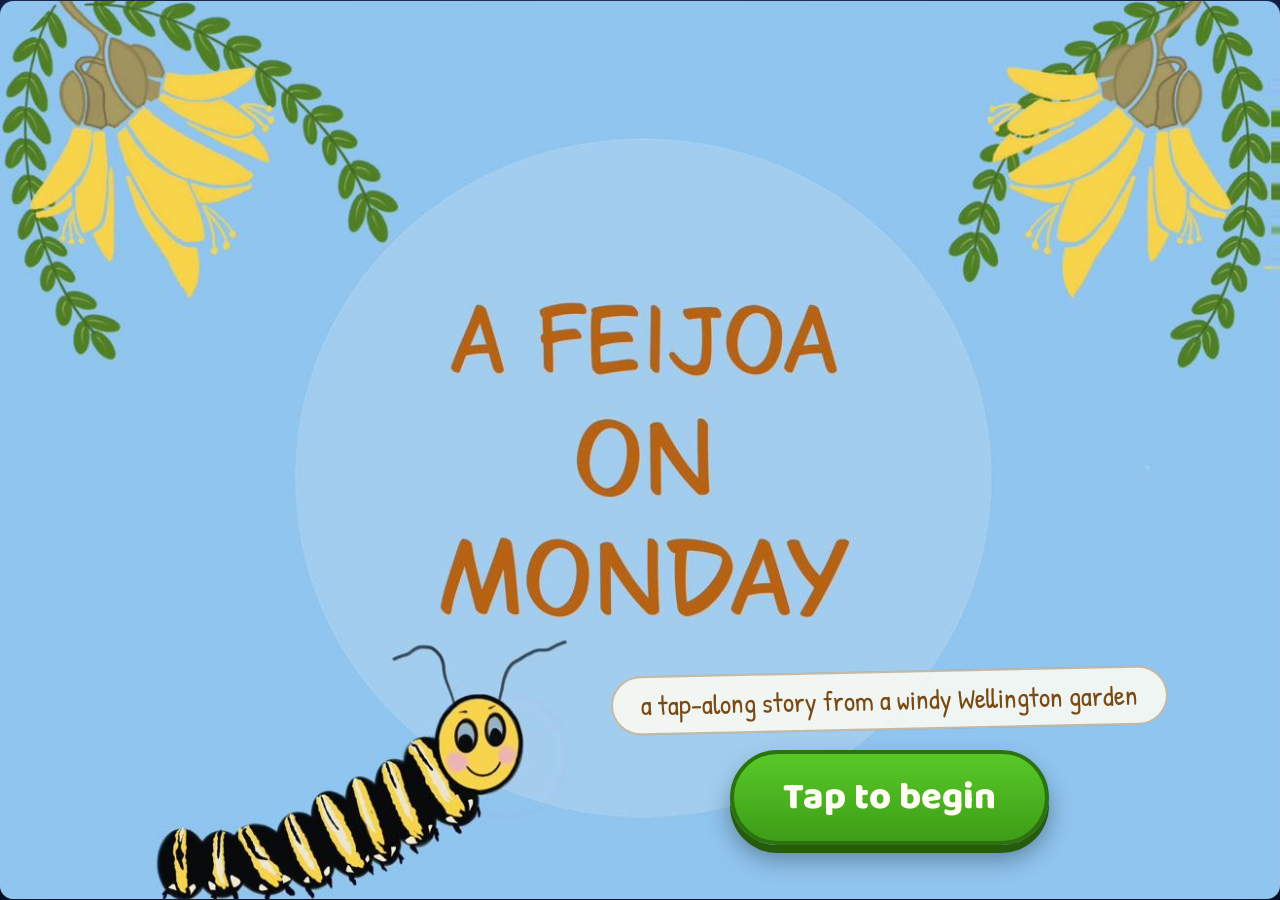
==== commit a8426c61: "Replace storybook with corrected version-2 artwork (3 pages) Swaps root project content for the vers" ====
--- a/pip-storybook.html
+++ b/pip-storybook.html
@@ -1,1000 +1,1186 @@
 <!DOCTYPE html>
-<html lang="en-NZ">
+<html lang="en">
 <head>
-  <meta charset="UTF-8" />
-  <meta name="viewport" content="width=device-width, initial-scale=1, viewport-fit=cover, user-scalable=no" />
-  <meta name="theme-color" content="#0a1d61" />
-  <meta name="mobile-web-app-capable" content="yes" />
-  <meta name="apple-mobile-web-app-capable" content="yes" />
-  <title>Pip's Big Garden Munch</title>
-      <link href="https://fonts.googleapis.com/css2?family=Fredoka:wght@500;700&family=Patrick+Hand&display=swap" rel="stylesheet" />
-  <style>
-/* ==========================================================================
-   Pip's Big Garden Munch — styles (v2)
-   Fixed A4-landscape stage. Inside it, #world holds your drawing and every
-   object; the "camera" zooms #world so each page has its own composition.
-   Sizes use cqw/cqh (percent of the stage) so it scales to any screen.
-   ========================================================================== */
-@property --s { syntax: "<number>"; inherits: false; initial-value: 1; }
+<meta charset="UTF-8">
+<meta name="viewport" content="width=device-width, initial-scale=1.0, maximum-scale=1.0, user-scalable=no, viewport-fit=cover">
+<title>A Feijoa on Monday — a tap-along storybook</title>
+<meta name="description" content="A tap-along picture book for little readers, from a windy Wellington garden.">
+<meta name="theme-color" content="#1b2a5e">
+<link rel="apple-touch-icon" href="[data-uri]">
+<meta name="apple-mobile-web-app-capable" content="yes">
+<meta name="apple-mobile-web-app-status-bar-style" content="black-translucent">
+<link rel="preconnect" href="https://fonts.googleapis.com">
+<link rel="preconnect" href="https://fonts.gstatic.com" crossorigin>
+<link href="https://fonts.googleapis.com/css2?family=Baloo+2:wght@500;700;800&family=Patrick+Hand&display=swap" rel="stylesheet">
+<style>
+/* ============================================================
+   A Feijoa on Monday — storybook styles
+   Scene art is 1316 × 924 (ratio 1.4242). Stage keeps that ratio.
+   ============================================================ */
 
 :root {
-  --ink: #17203a;
-  --navy: #0a1d61;
-  --paper: #fff7dc;
-  --leaf: #70a138;
-  --sun: #ffb230;
-  --marker: #ffe45c;
-  --play: #4bd83a;
-  --font-display: "Fredoka", "Nunito", "Varela Round", "Trebuchet MS", sans-serif;
-  --font-hand: "Patrick Hand", "Comic Neue", "Segoe Print", cursive;
-}
-
-* { box-sizing: border-box; -webkit-tap-highlight-color: transparent; }
+  --stage-ratio: 1316 / 924;
+  --ink: #23315f;
+  --night: #101c44;
+  --paper: #fffdf4;
+  --sun: #f6c945;
+  --leaf: #4f9e3c;
+  --caption-h: 15.5%;
+  --font-display: "Baloo 2", "Comic Sans MS", "Marker Felt", cursive;
+  --font-story: "Patrick Hand", "Comic Sans MS", "Marker Felt", cursive;
+}
+
+* { margin: 0; padding: 0; box-sizing: border-box; -webkit-tap-highlight-color: transparent; }
+
 html, body {
-  margin: 0; height: 100%; overflow: hidden;
-  background: #071246;
-  font-family: var(--font-display); color: var(--ink);
-  touch-action: manipulation; user-select: none; -webkit-user-select: none;
-}
-body::before {
-  content: ""; position: fixed; inset: 0; pointer-events: none;
-  background: radial-gradient(ellipse at 50% 45%, rgba(80,110,220,.25), transparent 65%);
-}
-
-/* ---------- Stage ------------------------------------------------------- */
-.stage {
-  position: absolute; left: 50%; top: 50%; transform: translate(-50%, -50%);
-  aspect-ratio: 3508 / 2480;
-  width: min(100vw, calc(100vh * 1.4145));
-  overflow: hidden; border-radius: 1.5vmin;
-  box-shadow: 0 2vmin 9vmin rgba(0,0,0,.6);
-  container-type: size; isolation: isolate;
-  background: #0a1d61;
-}
-
-/* ---------- World + camera --------------------------------------------- */
-.world {
-  position: absolute; inset: 0; z-index: 0;
-  transform-origin: var(--cx, 50%) var(--cy, 50%);
-  transform: scale(var(--zoom, 1));
-  transition: transform 1.3s cubic-bezier(.5,0,.2,1), transform-origin 1.3s cubic-bezier(.5,0,.2,1);
-}
-.bg {
+  height: 100%;
+  overflow: hidden;
+  background: var(--night);
+  font-family: var(--font-display);
+  touch-action: manipulation;
+  user-select: none;
+  -webkit-user-select: none;
+}
+
+#app {
+  position: fixed; inset: 0;
+  display: grid; place-items: center;
+  background:
+    radial-gradient(120% 90% at 50% 10%, #223267 0%, var(--night) 55%, #0a1230 100%);
+}
+
+/* ---------- Stage (fixed ratio, letterboxed) ---------- */
+#stage {
+  position: relative;
+  width: min(100vw, calc(100vh * var(--stage-ratio)));
+  aspect-ratio: var(--stage-ratio);
+  overflow: hidden;
+  border-radius: clamp(8px, 1.5vmin, 18px);
+  box-shadow: 0 12px 60px rgba(0,0,0,.55), 0 0 0 1px rgba(255,255,255,.06);
+  background: var(--night);
+}
+
+/* ---------- World & camera ---------- */
+#world {
   position: absolute; inset: 0;
-  background-size: cover; background-position: center;
-}
-.bg.night { background-image: url("[data-uri]"); }
-.bg.day   { background-image: url("[data-uri]